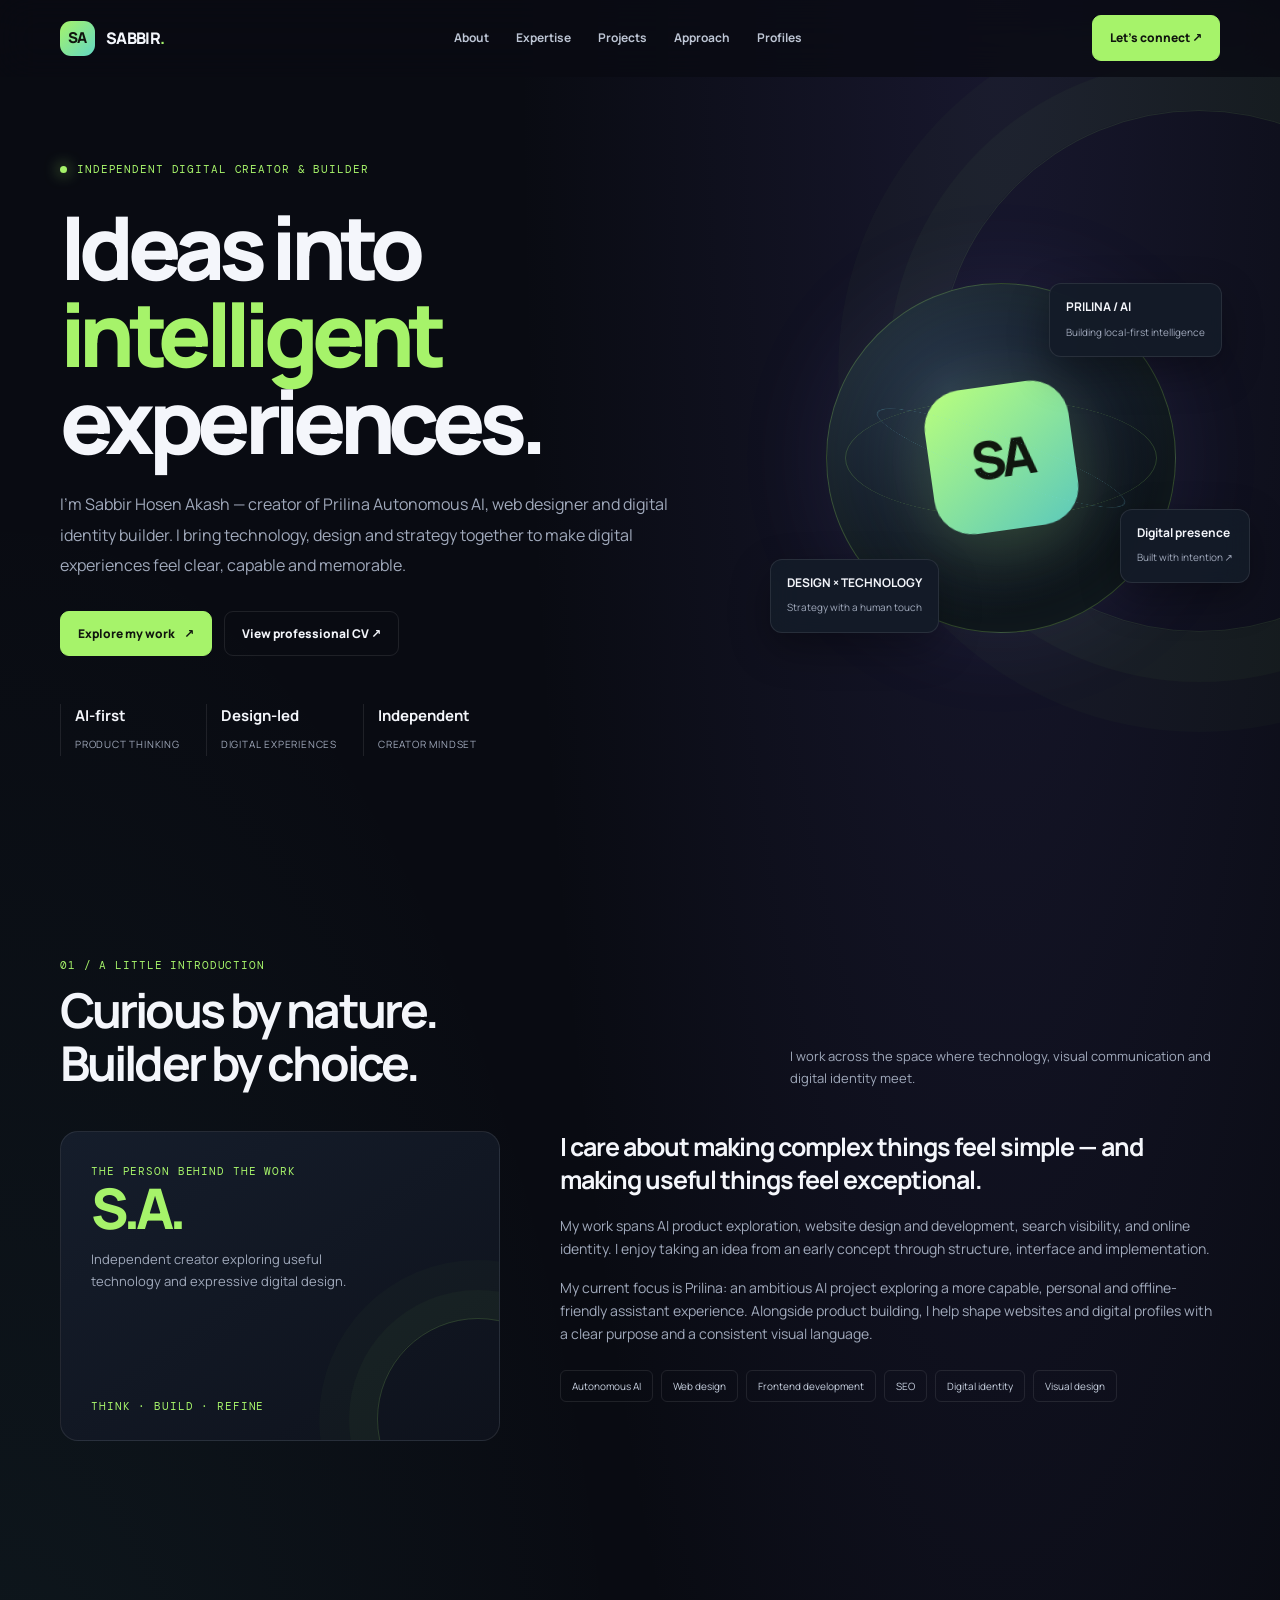
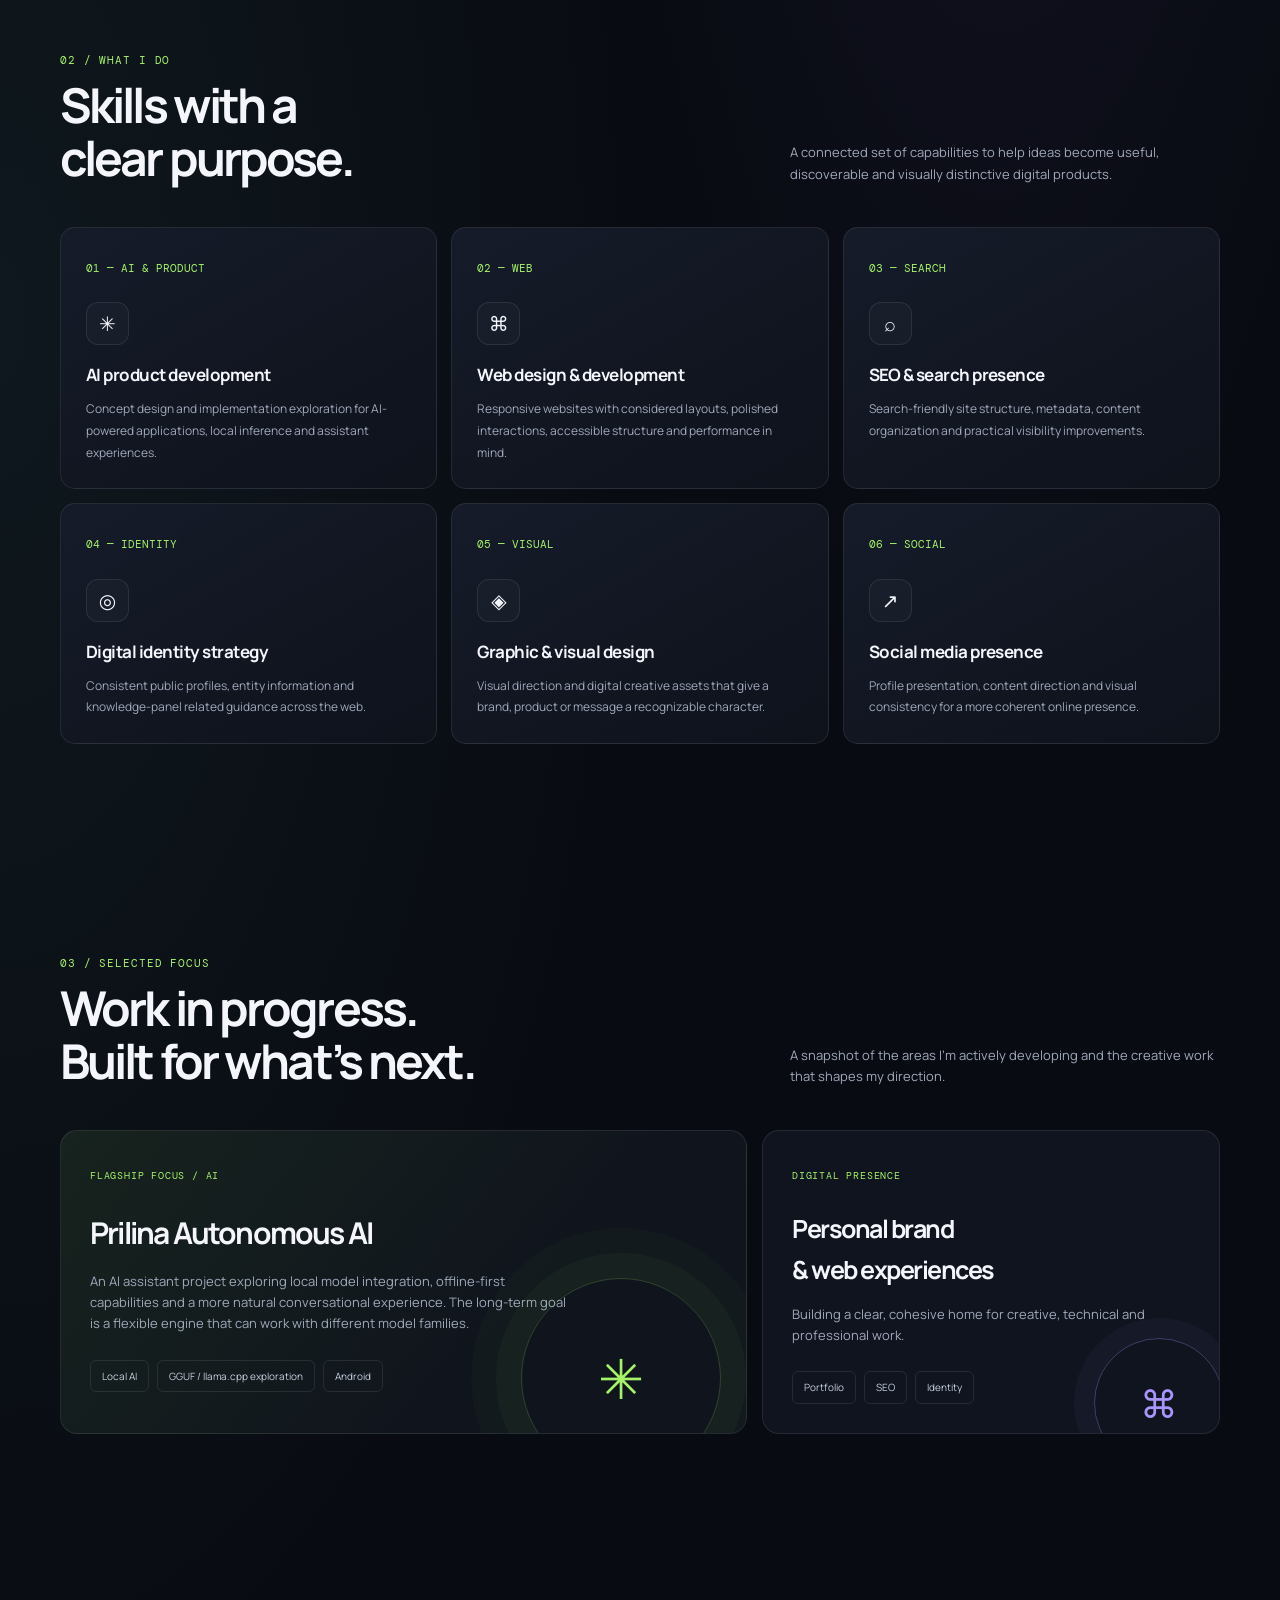
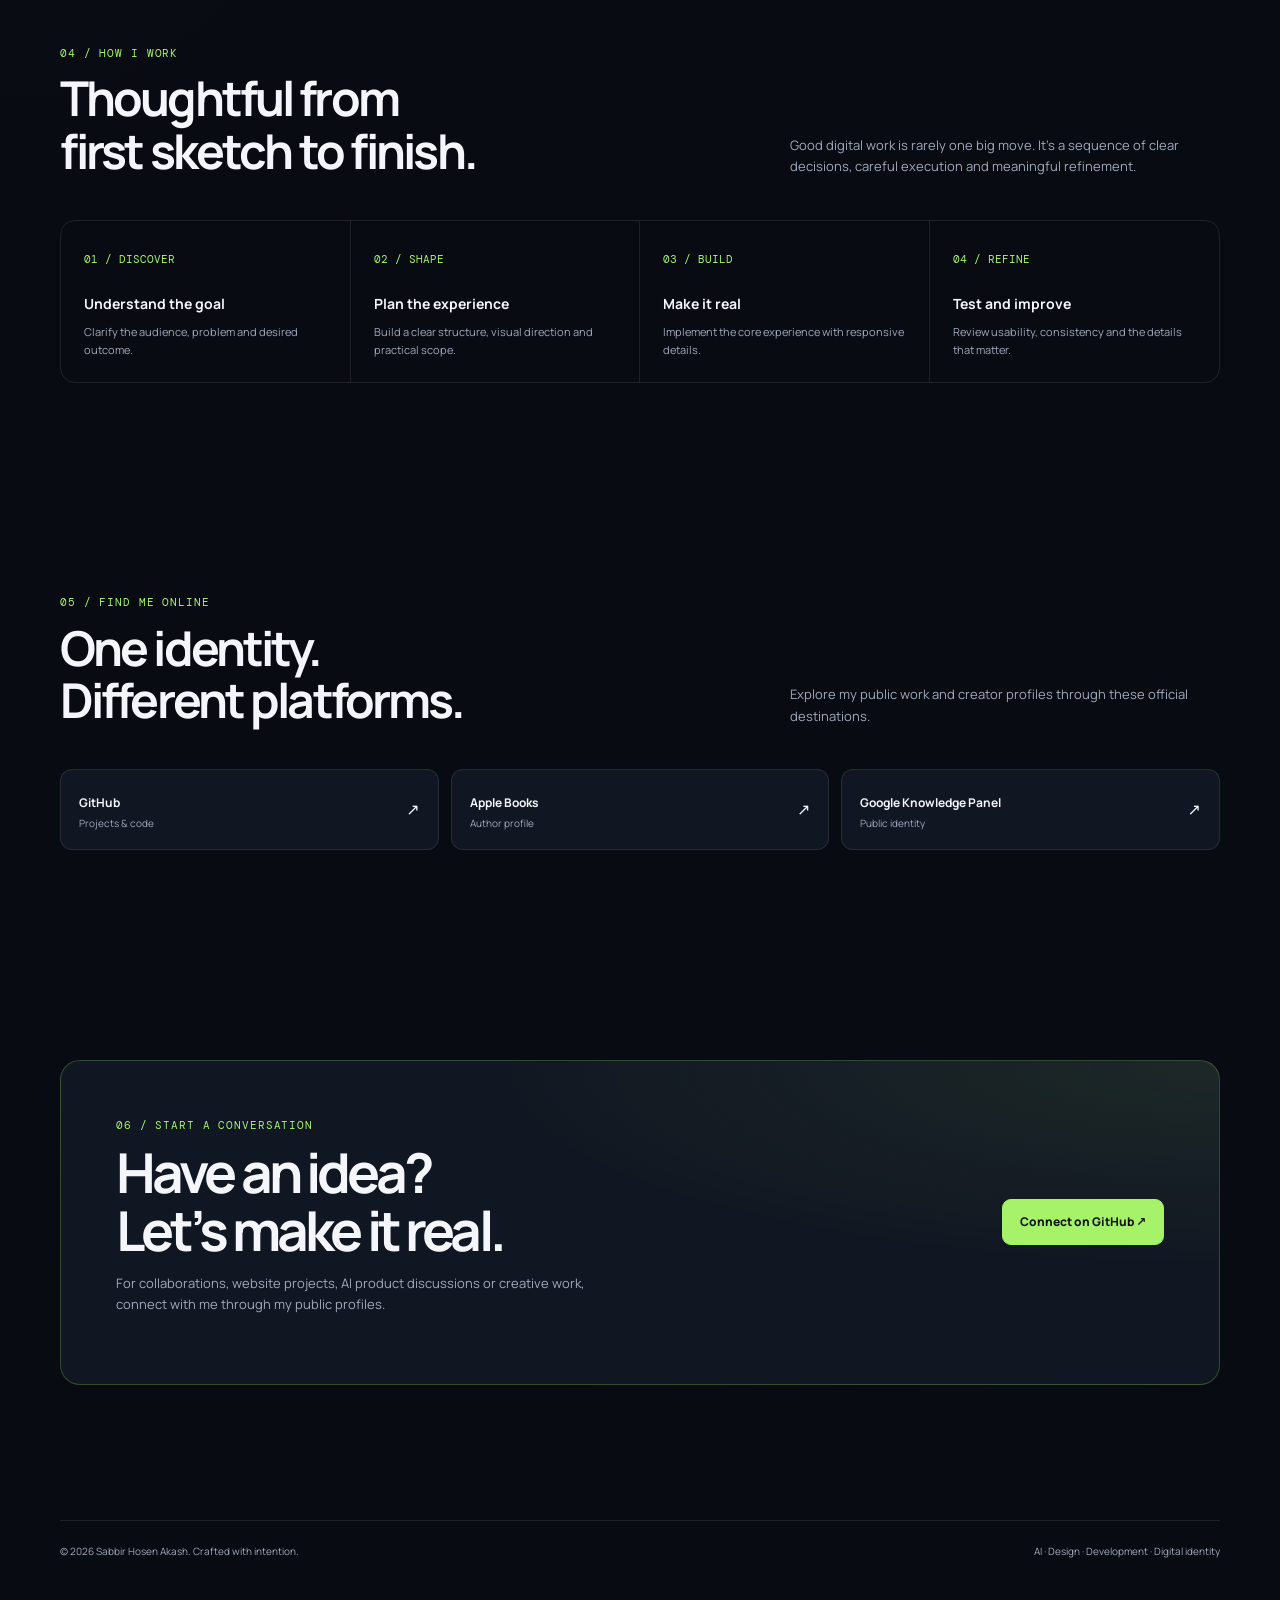
==== index.html @ b95ccd7c "Build premium responsive portfolio homepage" ====
<!doctype html>
<html lang="en">
<head>
<meta charset="utf-8"><meta name="viewport" content="width=device-width,initial-scale=1">
<meta name="theme-color" content="#090b12">
<meta name="description" content="Sabbir Hosen Akash — Autonomous AI creator, web designer, developer and digital identity strategist.">
<meta property="og:title" content="Sabbir Hosen Akash — Digital Creator & AI Builder">
<meta property="og:description" content="Building intelligent experiences, thoughtful websites and stronger digital identities.">
<meta property="og:type" content="website">
<title>Sabbir Hosen Akash — Digital Creator & AI Builder</title>
<link rel="preconnect" href="https://fonts.googleapis.com"><link rel="preconnect" href="https://fonts.gstatic.com" crossorigin>
<link href="https://fonts.googleapis.com/css2?family=DM+Mono:wght@400;500&family=Manrope:wght@400;500;600;700;800&display=swap" rel="stylesheet">
<style>
:root{--bg:#090b12;--panel:#10141f;--panel2:#151b29;--line:rgba(255,255,255,.09);--text:#f4f6fb;--muted:#a0a9bb;--accent:#a6f36a;--cyan:#76d9ed;--purple:#a995ff;--max:1160px}
*{box-sizing:border-box}html{scroll-behavior:smooth;scroll-padding-top:90px}body{margin:0;background:radial-gradient(ellipse at 78% 0%,rgba(95,83,180,.17),transparent 34%),radial-gradient(ellipse at 0% 40%,rgba(80,180,170,.08),transparent 35%),var(--bg);color:var(--text);font-family:Manrope,system-ui,sans-serif;line-height:1.65}a{color:inherit;text-decoration:none}button{font:inherit}.wrap{width:min(var(--max),calc(100% - 44px));margin:auto}.mono{font-family:'DM Mono',monospace;letter-spacing:.08em;text-transform:uppercase;font-size:11px;color:var(--accent)}.nav{position:fixed;z-index:20;top:0;left:0;right:0;background:rgba(9,11,18,.78);backdrop-filter:blur(18px);border-bottom:1px solid transparent;transition:.25s}.nav.scrolled{border-color:var(--line)}.navin{height:76px;display:flex;align-items:center;justify-content:space-between}.brand{display:flex;align-items:center;gap:11px;font-weight:800;letter-spacing:-.04em}.brandmark{width:35px;height:35px;border-radius:11px;background:linear-gradient(135deg,var(--accent),#63d8c3);color:#10150e;display:grid;place-items:center;font-size:15px;font-weight:900}.links{display:flex;align-items:center;gap:27px;color:#bdc5d4;font-size:12px;font-weight:700}.links a:hover,.links a.active{color:var(--accent)}.navcta,.btn{display:inline-flex;align-items:center;justify-content:center;gap:9px;padding:12px 17px;border-radius:9px;background:var(--accent);color:#10150e;font-weight:800;font-size:12px;border:1px solid var(--accent);transition:.2s}.navcta:hover,.btn:hover{transform:translateY(-2px);box-shadow:0 10px 30px #a6f36a22}.menu{display:none;background:none;color:white;border:1px solid var(--line);border-radius:9px;padding:9px}.hero{min-height:760px;padding:160px 0 95px;display:flex;align-items:center;position:relative;overflow:hidden}.hero:after{content:"";position:absolute;width:520px;height:520px;border:1px solid #a6f36a1c;border-radius:50%;right:-180px;top:110px;box-shadow:0 0 0 50px #a6f36a08,0 0 0 100px #a6f36a05;pointer-events:none}.hero-grid{display:grid;grid-template-columns:1.2fr .8fr;gap:65px;align-items:center;position:relative;z-index:1}.eyebrow{display:flex;align-items:center;gap:10px;margin-bottom:25px}.dot{width:7px;height:7px;border-radius:50%;background:var(--accent);box-shadow:0 0 15px var(--accent)}h1{font-size:clamp(48px,7vw,88px);line-height:.99;letter-spacing:-.075em;margin:0 0 25px;font-weight:800}h1 span{color:var(--accent)}.hero p{max-width:610px;color:var(--muted);font-size:16px;line-height:1.9;margin:0 0 30px}.actions{display:flex;gap:12px;flex-wrap:wrap}.btn.secondary{background:transparent;color:var(--text);border-color:var(--line)}.btn.secondary:hover{border-color:var(--accent);color:var(--accent);box-shadow:none}.hero-meta{display:flex;gap:26px;margin-top:48px;flex-wrap:wrap}.meta{border-left:1px solid var(--line);padding-left:14px}.meta strong{display:block;font-size:15px}.meta small{font-size:10px;color:var(--muted);text-transform:uppercase;letter-spacing:.08em}.visual{min-height:440px;position:relative;display:grid;place-items:center}.orb{width:min(350px,80vw);aspect-ratio:1;border-radius:50%;background:radial-gradient(circle at 35% 30%,#28374b,#151d2b 45%,#0b1019 70%);border:1px solid #a6f36a40;box-shadow:inset 0 0 80px #9ff06c12,0 0 100px #8d82ff18;position:relative;display:grid;place-items:center;animation:float 7s ease-in-out infinite}.orb:before,.orb:after{content:"";position:absolute;inset:18px;border:1px solid #a6f36a30;border-radius:50%;transform:rotateX(68deg)}.orb:after{inset:42px;transform:rotateY(65deg) rotateX(68deg);border-color:#76d9ed40}.orbcore{width:145px;height:145px;border-radius:38px;background:linear-gradient(145deg,#b9ff7d,#5cc9bb);display:grid;place-items:center;color:#10170f;font-size:52px;font-weight:800;letter-spacing:-.1em;box-shadow:0 20px 70px #a6f36a33;transform:rotate(-8deg)}.floatcard{position:absolute;background:#141b28eF;border:1px solid var(--line);border-radius:12px;padding:13px 16px;backdrop-filter:blur(15px);box-shadow:0 15px 40px #0005}.floatcard b{display:block;font-size:12px}.floatcard small{font-size:10px;color:var(--muted)}.fc1{top:45px;right:-2px}.fc2{bottom:45px;left:-12px}.fc3{bottom:95px;right:-30px}.section{padding:105px 0}.sectionhead{display:flex;align-items:end;justify-content:space-between;gap:30px;margin-bottom:42px}.sectionhead h2{font-size:clamp(32px,4vw,48px);line-height:1.1;letter-spacing:-.06em;margin:10px 0 0}.sectionhead p{max-width:430px;color:var(--muted);font-size:13px;margin:0}.aboutgrid{display:grid;grid-template-columns:.8fr 1.2fr;gap:60px}.aboutcard{background:linear-gradient(145deg,#151d2b,#0e121c);border:1px solid var(--line);border-radius:18px;padding:30px;min-height:310px;position:relative;overflow:hidden}.aboutcard:after{content:"";position:absolute;width:200px;height:200px;border:1px solid #a6f36a30;border-radius:50%;right:-80px;bottom:-80px;box-shadow:0 0 0 28px #a6f36a08,0 0 0 58px #a6f36a05}.aboutcard .big{font-size:56px;font-weight:800;letter-spacing:-.09em;color:var(--accent);line-height:1}.aboutcard p{color:var(--muted);font-size:13px;max-width:290px}.aboutcopy h3{font-size:25px;line-height:1.3;letter-spacing:-.04em;margin:0 0 18px}.aboutcopy p{color:var(--muted);font-size:14px;margin:0 0 15px}.chips{display:flex;gap:8px;flex-wrap:wrap;margin-top:25px}.chip{border:1px solid var(--line);padding:7px 11px;border-radius:6px;color:#c7d0df;font-size:10px}.services{display:grid;grid-template-columns:repeat(3,1fr);gap:14px}.service{background:linear-gradient(150deg,#151b29,#0e121b);border:1px solid var(--line);border-radius:15px;padding:25px;min-height:230px;transition:.25s;position:relative;overflow:hidden}.service:hover{transform:translateY(-5px);border-color:#a6f36a66}.service .num{font:11px 'DM Mono';color:var(--accent)}.service .ico{width:43px;height:43px;border:1px solid var(--line);border-radius:12px;display:grid;place-items:center;font-size:20px;margin:23px 0 16px;background:#ffffff06}.service h3{font-size:17px;margin:0 0 9px;letter-spacing:-.03em}.service p{font-size:12px;color:var(--muted);margin:0;line-height:1.8}.projects{display:grid;grid-template-columns:1.2fr .8fr;gap:15px}.project{border:1px solid var(--line);border-radius:17px;background:var(--panel);padding:29px;min-height:290px;position:relative;overflow:hidden}.project.primary{background:linear-gradient(130deg,#17231e,#10151d 65%)}.project .tag{font:10px 'DM Mono';color:var(--accent);text-transform:uppercase;letter-spacing:.08em}.project h3{font-size:30px;letter-spacing:-.06em;margin:22px 0 10px}.project p{max-width:480px;color:var(--muted);font-size:13px}.projectart{position:absolute;right:25px;bottom:-45px;width:200px;height:200px;border:1px solid #a6f36a35;border-radius:50%;display:grid;place-items:center;color:var(--accent);font-size:55px;box-shadow:0 0 0 25px #a6f36a08,0 0 0 50px #a6f36a05}.project.small h3{font-size:25px}.project.small .projectart{width:130px;height:130px;font-size:38px;right:-5px;bottom:-35px;color:var(--purple);border-color:#a995ff50;box-shadow:0 0 0 20px #a995ff0a}.process{display:grid;grid-template-columns:repeat(4,1fr);border:1px solid var(--line);border-radius:15px;overflow:hidden}.step{padding:23px;border-right:1px solid var(--line)}.step:last-child{border:0}.step span{font:11px 'DM Mono';color:var(--accent)}.step h3{font-size:14px;margin:22px 0 8px}.step p{font-size:11px;color:var(--muted);margin:0}.profilelinks{display:grid;grid-template-columns:repeat(3,1fr);gap:12px}.profilelink{border:1px solid var(--line);background:#111722;border-radius:12px;padding:18px;display:flex;justify-content:space-between;align-items:center;transition:.2s}.profilelink:hover{border-color:var(--accent);transform:translateY(-3px)}.profilelink b{font-size:12px}.profilelink small{display:block;color:var(--muted);font-size:10px}.contactbox{border:1px solid #a6f36a38;border-radius:20px;padding:55px;background:radial-gradient(ellipse at 100% 0%,#a6f36a14,transparent 45%),#111722;display:flex;align-items:center;justify-content:space-between;gap:30px}.contactbox h2{font-size:clamp(32px,5vw,55px);letter-spacing:-.07em;line-height:1.05;margin:10px 0}.contactbox p{color:var(--muted);font-size:13px;max-width:480px}.footer{padding:30px 0 45px;color:var(--muted);font-size:10px}.footerin{display:flex;justify-content:space-between;gap:20px;border-top:1px solid var(--line);padding-top:22px}.reveal{opacity:0;transform:translateY(22px);transition:opacity .7s,transform .7s}.reveal.visible{opacity:1;transform:none}.topbtn{position:fixed;right:22px;bottom:22px;z-index:10;width:42px;height:42px;border-radius:10px;border:1px solid var(--line);background:#151b29;color:var(--accent);display:none;cursor:pointer}.topbtn.show{display:block}
@keyframes float{0%,100%{transform:translateY(0)}50%{transform:translateY(-13px)}}@media(max-width:850px){.links{gap:14px}.hero-grid{grid-template-columns:1fr .75fr;gap:20px}.visual{transform:scale(.85)}.services{grid-template-columns:repeat(2,1fr)}.aboutgrid{gap:25px}.profilelinks{grid-template-columns:repeat(2,1fr)}}@media(max-width:650px){.wrap{width:min(100% - 32px,var(--max))}.navin{height:66px}.menu{display:block}.links{display:none;position:absolute;top:66px;left:0;right:0;padding:20px 24px;background:#0d111b;flex-direction:column;align-items:flex-start;border-bottom:1px solid var(--line)}.links.open{display:flex}.navcta{display:none}.hero{padding:125px 0 55px;min-height:auto}.hero-grid{grid-template-columns:1fr}.hero p{font-size:14px}.hero-meta{margin-top:32px}.visual{min-height:330px;transform:none;margin-top:0}.orb{width:260px}.orbcore{width:110px;height:110px;font-size:40px}.fc1{right:0;top:10px}.fc2{left:0;bottom:12px}.fc3{right:-4px;bottom:35px}.section{padding:75px 0}.sectionhead{display:block}.sectionhead p{margin-top:15px}.aboutgrid{grid-template-columns:1fr}.aboutcard{min-height:230px}.services{grid-template-columns:1fr}.service{min-height:190px}.projects{grid-template-columns:1fr}.project{min-height:260px}.process{grid-template-columns:1fr 1fr}.step:nth-child(2){border-right:0}.step:nth-child(-n+2){border-bottom:1px solid var(--line)}.profilelinks{grid-template-columns:1fr}.contactbox{padding:30px;display:block}.contactbox .btn{margin-top:12px}.footerin{display:block}.footerin span{display:block;margin-top:8px}}@media(prefers-reduced-motion:reduce){*,*:before,*:after{scroll-behavior:auto!important;animation:none!important;transition:none!important}.reveal{opacity:1;transform:none}}
</style>
</head>
<body>
<header class="nav" id="nav"><div class="wrap navin"><a class="brand" href="#home"><span class="brandmark">SA</span><span>SABBIR<span style="color:var(--accent)">.</span></span></a><button class="menu" id="menu" aria-label="Open navigation">☰</button><nav class="links" id="links"><a href="#about">About</a><a href="#services">Expertise</a><a href="#work">Projects</a><a href="#approach">Approach</a><a href="#profiles">Profiles</a></nav><a class="navcta" href="#contact">Let's connect ↗</a></div></header>
<main>
<section class="hero" id="home"><div class="wrap hero-grid"><div><div class="eyebrow mono"><i class="dot"></i> Independent digital creator & builder</div><h1>Ideas into<br><span>intelligent</span><br>experiences.</h1><p>I'm Sabbir Hosen Akash — creator of Prilina Autonomous AI, web designer and digital identity builder. I bring technology, design and strategy together to make digital experiences feel clear, capable and memorable.</p><div class="actions"><a class="btn" href="#work">Explore my work <span>↗</span></a><a class="btn secondary" href="cv.html">View professional CV ↗</a></div><div class="hero-meta"><div class="meta"><strong>AI-first</strong><small>Product thinking</small></div><div class="meta"><strong>Design-led</strong><small>Digital experiences</small></div><div class="meta"><strong>Independent</strong><small>Creator mindset</small></div></div></div><div class="visual" aria-label="Abstract digital identity artwork"><div class="orb"><div class="orbcore">SA</div></div><div class="floatcard fc1"><b>PRILINA / AI</b><small>Building local-first intelligence</small></div><div class="floatcard fc2"><b>DESIGN × TECHNOLOGY</b><small>Strategy with a human touch</small></div><div class="floatcard fc3"><b>Digital presence</b><small>Built with intention ↗</small></div></div></div></section>
<section class="section" id="about"><div class="wrap"><div class="sectionhead reveal"><div><div class="mono">01 / A little introduction</div><h2>Curious by nature.<br>Builder by choice.</h2></div><p>I work across the space where technology, visual communication and digital identity meet.</p></div><div class="aboutgrid"><div class="aboutcard reveal"><div class="mono">The person behind the work</div><div class="big">S.A.</div><p>Independent creator exploring useful technology and expressive digital design.</p><div class="mono" style="position:absolute;bottom:25px">Think · Build · Refine</div></div><div class="aboutcopy reveal"><h3>I care about making complex things feel simple — and making useful things feel exceptional.</h3><p>My work spans AI product exploration, website design and development, search visibility, and online identity. I enjoy taking an idea from an early concept through structure, interface and implementation.</p><p>My current focus is Prilina: an ambitious AI project exploring a more capable, personal and offline-friendly assistant experience. Alongside product building, I help shape websites and digital profiles with a clear purpose and a consistent visual language.</p><div class="chips"><span class="chip">Autonomous AI</span><span class="chip">Web design</span><span class="chip">Frontend development</span><span class="chip">SEO</span><span class="chip">Digital identity</span><span class="chip">Visual design</span></div></div></div></div></section>
<section class="section" id="services"><div class="wrap"><div class="sectionhead reveal"><div><div class="mono">02 / What I do</div><h2>Skills with a<br>clear purpose.</h2></div><p>A connected set of capabilities to help ideas become useful, discoverable and visually distinctive digital products.</p></div><div class="services">
<article class="service reveal"><span class="num">01 — AI & PRODUCT</span><div class="ico">✳</div><h3>AI product development</h3><p>Concept design and implementation exploration for AI-powered applications, local inference and assistant experiences.</p></article>
<article class="service reveal"><span class="num">02 — WEB</span><div class="ico">⌘</div><h3>Web design & development</h3><p>Responsive websites with considered layouts, polished interactions, accessible structure and performance in mind.</p></article>
<article class="service reveal"><span class="num">03 — SEARCH</span><div class="ico">⌕</div><h3>SEO & search presence</h3><p>Search-friendly site structure, metadata, content organization and practical visibility improvements.</p></article>
<article class="service reveal"><span class="num">04 — IDENTITY</span><div class="ico">◎</div><h3>Digital identity strategy</h3><p>Consistent public profiles, entity information and knowledge-panel related guidance across the web.</p></article>
<article class="service reveal"><span class="num">05 — VISUAL</span><div class="ico">◈</div><h3>Graphic & visual design</h3><p>Visual direction and digital creative assets that give a brand, product or message a recognizable character.</p></article>
<article class="service reveal"><span class="num">06 — SOCIAL</span><div class="ico">↗</div><h3>Social media presence</h3><p>Profile presentation, content direction and visual consistency for a more coherent online presence.</p></article>
</div></div></section>
<section class="section" id="work"><div class="wrap"><div class="sectionhead reveal"><div><div class="mono">03 / Selected focus</div><h2>Work in progress.<br>Built for what’s next.</h2></div><p>A snapshot of the areas I’m actively developing and the creative work that shapes my direction.</p></div><div class="projects"><article class="project primary reveal"><span class="tag">Flagship focus / AI</span><h3>Prilina Autonomous AI</h3><p>An AI assistant project exploring local model integration, offline-first capabilities and a more natural conversational experience. The long-term goal is a flexible engine that can work with different model families.</p><div class="chips"><span class="chip">Local AI</span><span class="chip">GGUF / llama.cpp exploration</span><span class="chip">Android</span></div><div class="projectart">✳</div></article><article class="project small reveal"><span class="tag">Digital presence</span><h3>Personal brand<br>& web experiences</h3><p>Building a clear, cohesive home for creative, technical and professional work.</p><div class="chips"><span class="chip">Portfolio</span><span class="chip">SEO</span><span class="chip">Identity</span></div><div class="projectart">⌘</div></article></div></div></section>
<section class="section" id="approach"><div class="wrap"><div class="sectionhead reveal"><div><div class="mono">04 / How I work</div><h2>Thoughtful from<br>first sketch to finish.</h2></div><p>Good digital work is rarely one big move. It’s a sequence of clear decisions, careful execution and meaningful refinement.</p></div><div class="process reveal"><div class="step"><span>01 / DISCOVER</span><h3>Understand the goal</h3><p>Clarify the audience, problem and desired outcome.</p></div><div class="step"><span>02 / SHAPE</span><h3>Plan the experience</h3><p>Build a clear structure, visual direction and practical scope.</p></div><div class="step"><span>03 / BUILD</span><h3>Make it real</h3><p>Implement the core experience with responsive details.</p></div><div class="step"><span>04 / REFINE</span><h3>Test and improve</h3><p>Review usability, consistency and the details that matter.</p></div></div></div></section>
<section class="section" id="profiles"><div class="wrap"><div class="sectionhead reveal"><div><div class="mono">05 / Find me online</div><h2>One identity.<br>Different platforms.</h2></div><p>Explore my public work and creator profiles through these official destinations.</p></div><div class="profilelinks reveal"><a class="profilelink" href="https://github.com/SabbirHosenAkash" target="_blank" rel="noopener"><span><b>GitHub</b><small>Projects & code</small></span><span>↗</span></a><a class="profilelink" href="https://books.apple.com/us/author/sabbir-hosen-akash/id1695164042" target="_blank" rel="noopener"><span><b>Apple Books</b><small>Author profile</small></span><span>↗</span></a><a class="profilelink" href="https://g.co/kgs/DLSZxwh" target="_blank" rel="noopener"><span><b>Google Knowledge Panel</b><small>Public identity</small></span><span>↗</span></a></div></div></section>
<section class="section" id="contact"><div class="wrap"><div class="contactbox reveal"><div><div class="mono">06 / Start a conversation</div><h2>Have an idea?<br>Let’s make it real.</h2><p>For collaborations, website projects, AI product discussions or creative work, connect with me through my public profiles.</p></div><a class="btn" href="https://github.com/SabbirHosenAkash" target="_blank" rel="noopener">Connect on GitHub ↗</a></div></div></section>
</main>
<footer class="footer"><div class="wrap footerin"><span>© <span id="year"></span> Sabbir Hosen Akash. Crafted with intention.</span><span>AI · Design · Development · Digital identity</span></div></footer>
<button class="topbtn" id="top" aria-label="Back to top">↑</button>
<script>
const nav=document.getElementById('nav'),menu=document.getElementById('menu'),links=document.getElementById('links'),topBtn=document.getElementById('top');
document.getElementById('year').textContent=new Date().getFullYear();
menu.addEventListener('click',()=>links.classList.toggle('open'));
links.querySelectorAll('a').forEach(a=>a.addEventListener('click',()=>links.classList.remove('open')));
function scrollState(){nav.classList.toggle('scrolled',scrollY>20);topBtn.classList.toggle('show',scrollY>500)}addEventListener('scroll',scrollState,{passive:true});scrollState();
topBtn.addEventListener('click',()=>scrollTo({top:0,behavior:'smooth'}));
const observer=new IntersectionObserver(entries=>entries.forEach(e=>{if(e.isIntersecting){e.target.classList.add('visible');observer.unobserve(e.target)}}),{threshold:.12});
document.querySelectorAll('.reveal').forEach(el=>observer.observe(el));
const sections=[...document.querySelectorAll('main section[id]')],anchors=[...links.querySelectorAll('a')];
const activeObserver=new IntersectionObserver(entries=>entries.forEach(e=>{if(e.isIntersecting)anchors.forEach(a=>a.classList.toggle('active',a.getAttribute('href')==='#'+e.target.id))}),{rootMargin:'-35% 0px -55% 0px'});
sections.forEach(s=>activeObserver.observe(s));
</script>
</body></html>
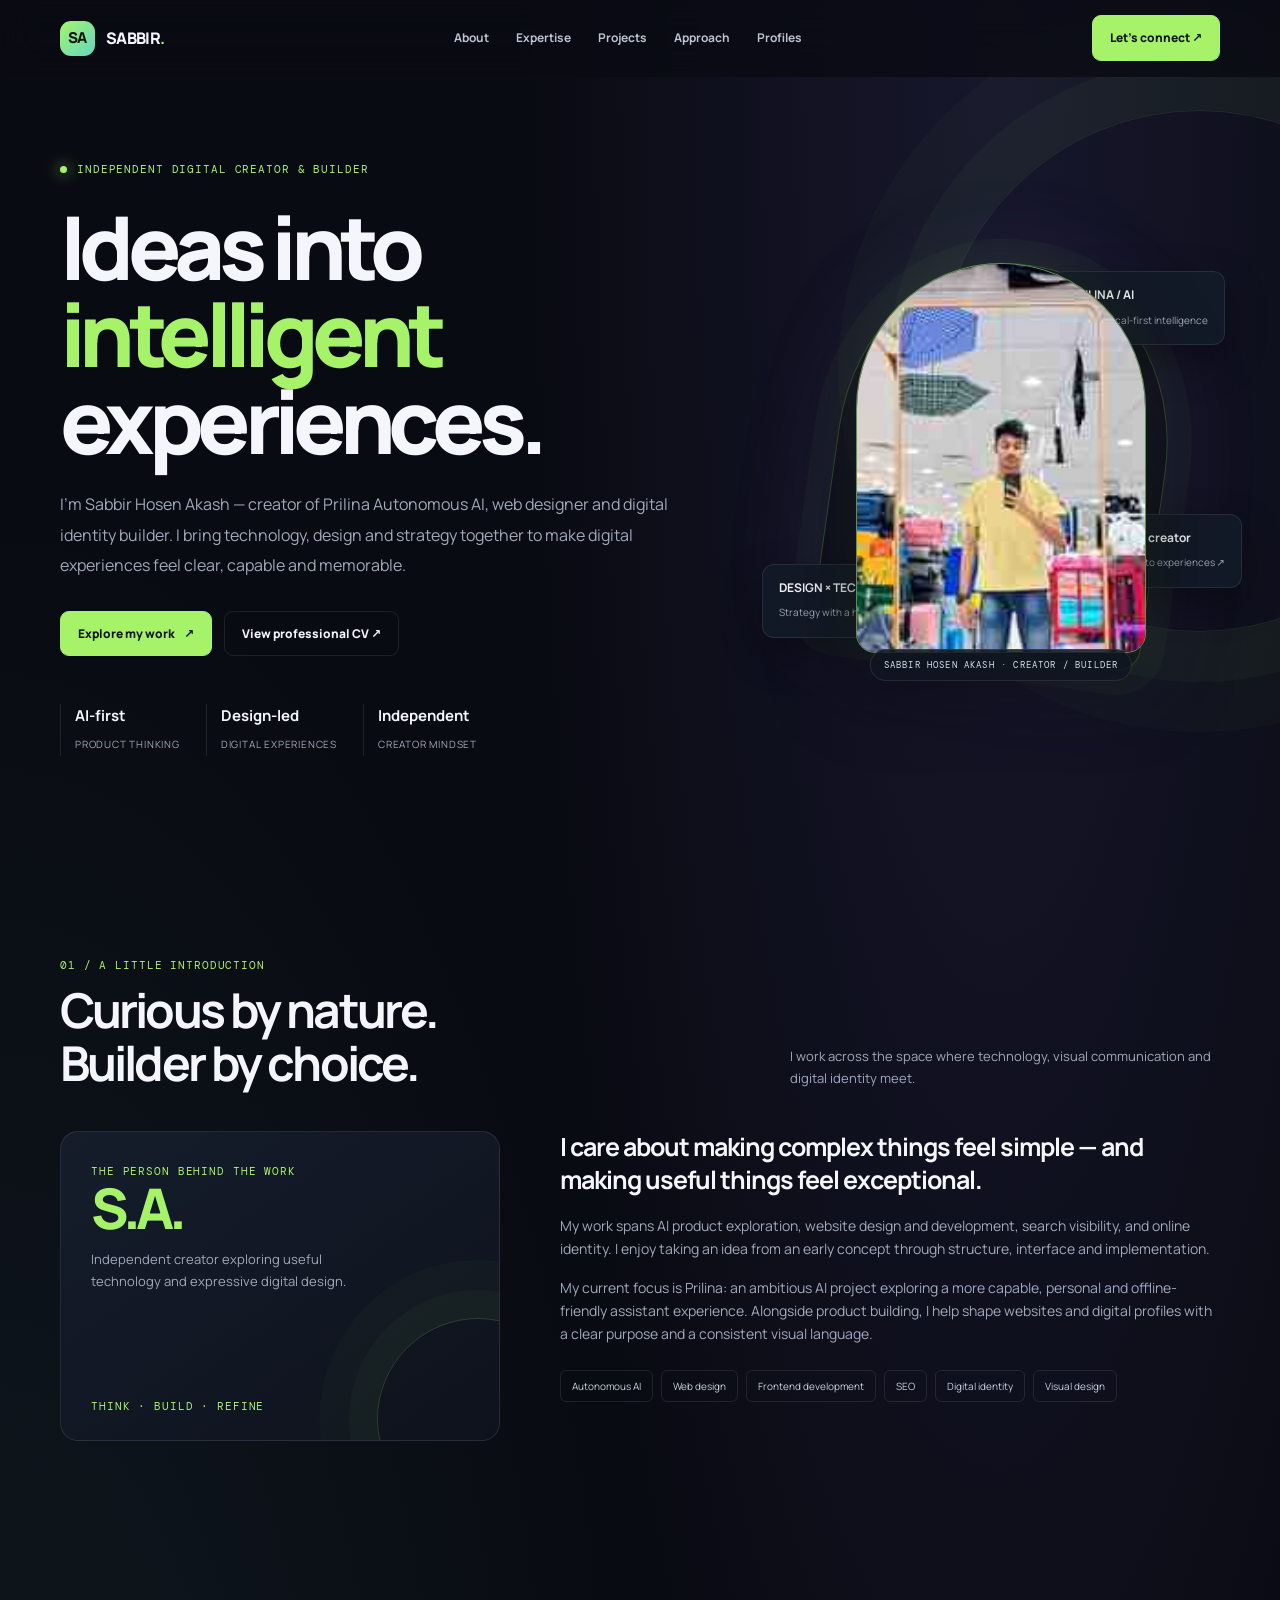
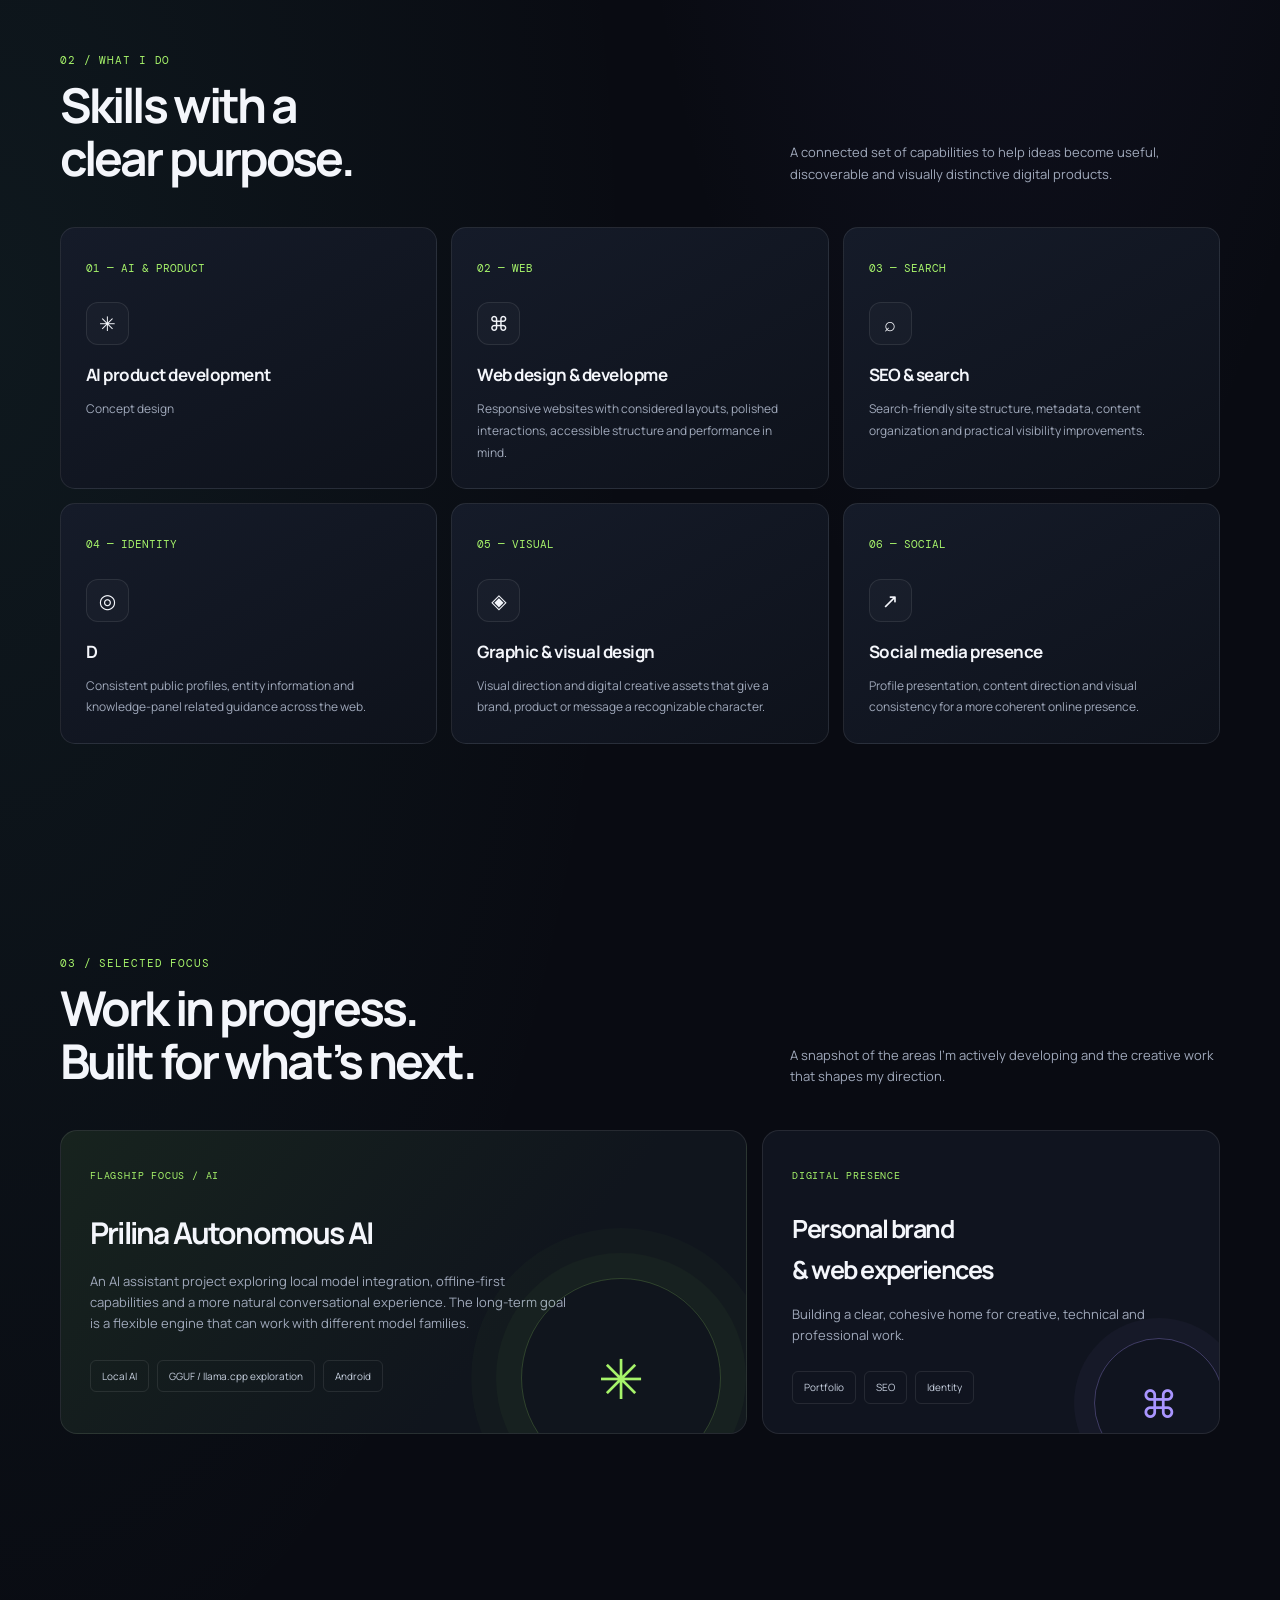
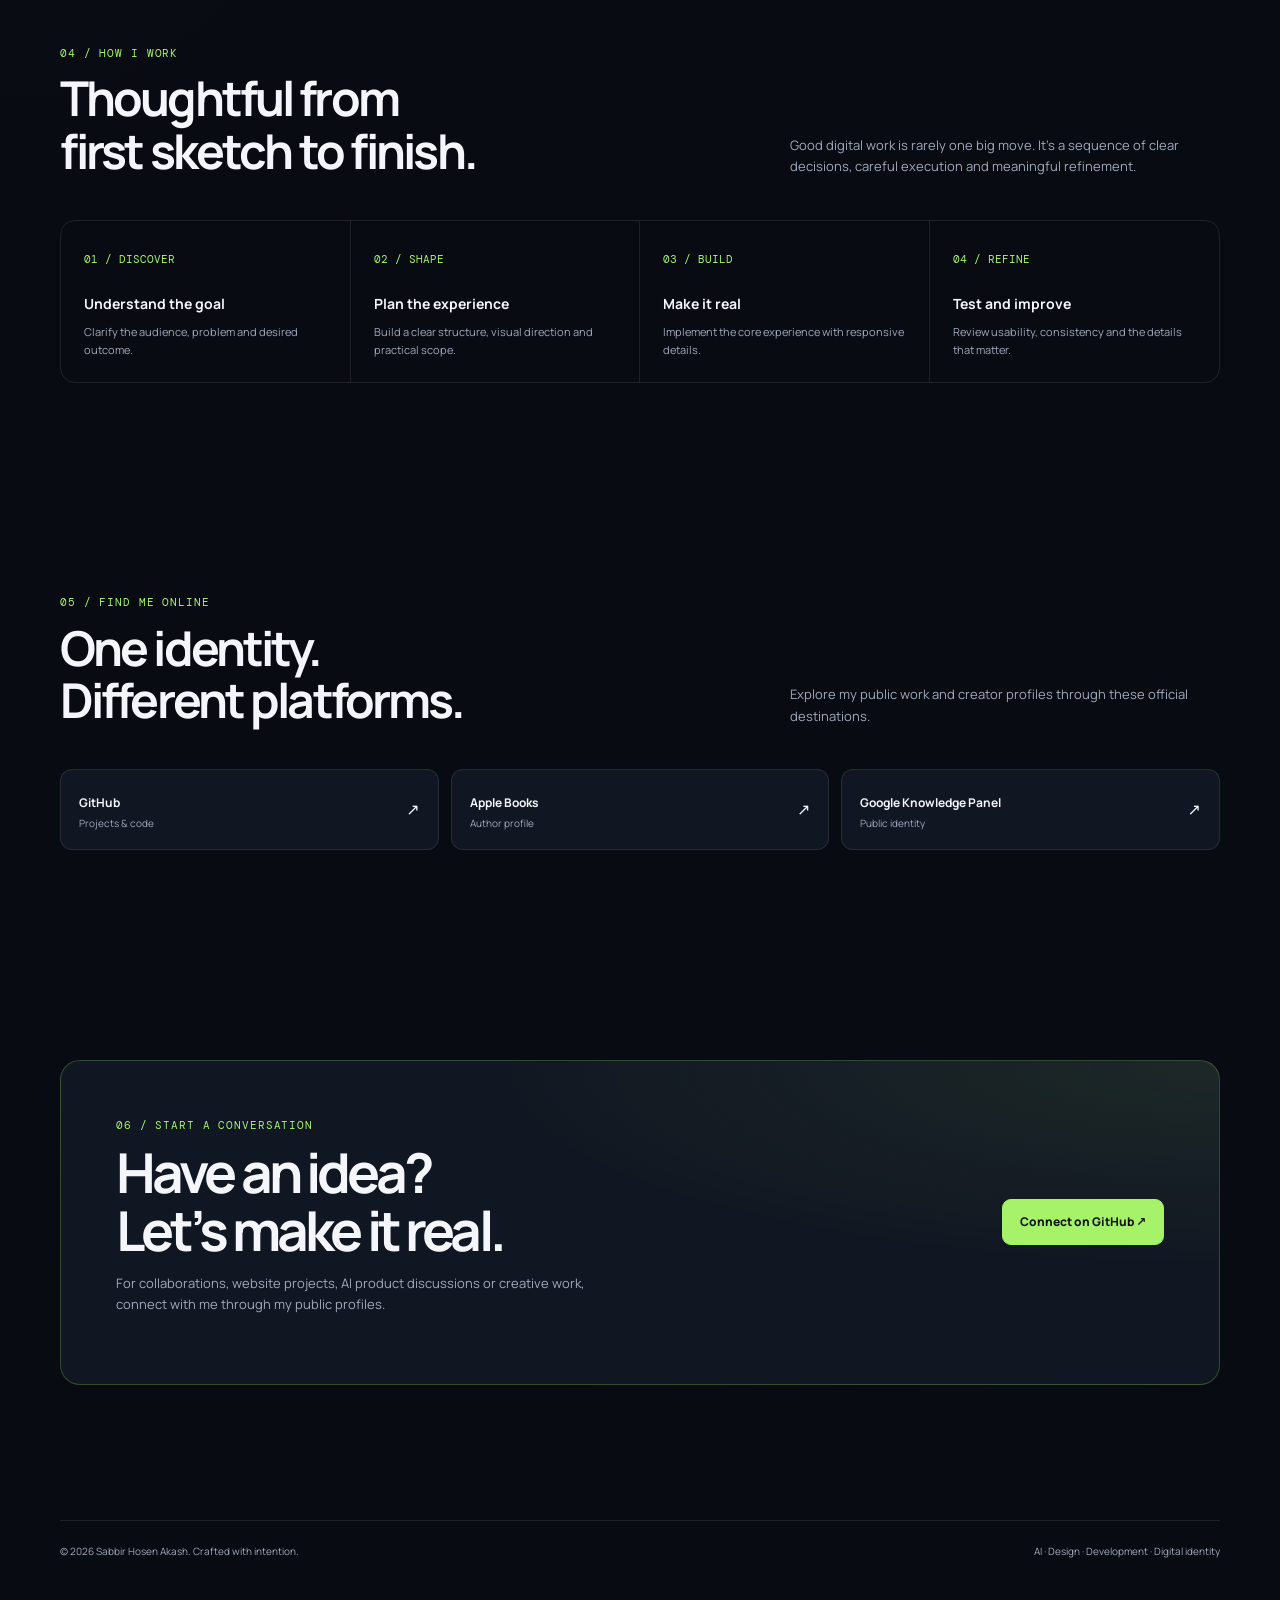
==== commit e0778dc6: "Add real portrait and refine animated portfolio hero" ====
--- a/index.html
+++ b/index.html
@@ -14,12 +14,17 @@
 :root{--bg:#090b12;--panel:#10141f;--panel2:#151b29;--line:rgba(255,255,255,.09);--text:#f4f6fb;--muted:#a0a9bb;--accent:#a6f36a;--cyan:#76d9ed;--purple:#a995ff;--max:1160px}
 *{box-sizing:border-box}html{scroll-behavior:smooth;scroll-padding-top:90px}body{margin:0;background:radial-gradient(ellipse at 78% 0%,rgba(95,83,180,.17),transparent 34%),radial-gradient(ellipse at 0% 40%,rgba(80,180,170,.08),transparent 35%),var(--bg);color:var(--text);font-family:Manrope,system-ui,sans-serif;line-height:1.65}a{color:inherit;text-decoration:none}button{font:inherit}.wrap{width:min(var(--max),calc(100% - 44px));margin:auto}.mono{font-family:'DM Mono',monospace;letter-spacing:.08em;text-transform:uppercase;font-size:11px;color:var(--accent)}.nav{position:fixed;z-index:20;top:0;left:0;right:0;background:rgba(9,11,18,.78);backdrop-filter:blur(18px);border-bottom:1px solid transparent;transition:.25s}.nav.scrolled{border-color:var(--line)}.navin{height:76px;display:flex;align-items:center;justify-content:space-between}.brand{display:flex;align-items:center;gap:11px;font-weight:800;letter-spacing:-.04em}.brandmark{width:35px;height:35px;border-radius:11px;background:linear-gradient(135deg,var(--accent),#63d8c3);color:#10150e;display:grid;place-items:center;font-size:15px;font-weight:900}.links{display:flex;align-items:center;gap:27px;color:#bdc5d4;font-size:12px;font-weight:700}.links a:hover,.links a.active{color:var(--accent)}.navcta,.btn{display:inline-flex;align-items:center;justify-content:center;gap:9px;padding:12px 17px;border-radius:9px;background:var(--accent);color:#10150e;font-weight:800;font-size:12px;border:1px solid var(--accent);transition:.2s}.navcta:hover,.btn:hover{transform:translateY(-2px);box-shadow:0 10px 30px #a6f36a22}.menu{display:none;background:none;color:white;border:1px solid var(--line);border-radius:9px;padding:9px}.hero{min-height:760px;padding:160px 0 95px;display:flex;align-items:center;position:relative;overflow:hidden}.hero:after{content:"";position:absolute;width:520px;height:520px;border:1px solid #a6f36a1c;border-radius:50%;right:-180px;top:110px;box-shadow:0 0 0 50px #a6f36a08,0 0 0 100px #a6f36a05;pointer-events:none}.hero-grid{display:grid;grid-template-columns:1.2fr .8fr;gap:65px;align-items:center;position:relative;z-index:1}.eyebrow{display:flex;align-items:center;gap:10px;margin-bottom:25px}.dot{width:7px;height:7px;border-radius:50%;background:var(--accent);box-shadow:0 0 15px var(--accent)}h1{font-size:clamp(48px,7vw,88px);line-height:.99;letter-spacing:-.075em;margin:0 0 25px;font-weight:800}h1 span{color:var(--accent)}.hero p{max-width:610px;color:var(--muted);font-size:16px;line-height:1.9;margin:0 0 30px}.actions{display:flex;gap:12px;flex-wrap:wrap}.btn.secondary{background:transparent;color:var(--text);border-color:var(--line)}.btn.secondary:hover{border-color:var(--accent);color:var(--accent);box-shadow:none}.hero-meta{display:flex;gap:26px;margin-top:48px;flex-wrap:wrap}.meta{border-left:1px solid var(--line);padding-left:14px}.meta strong{display:block;font-size:15px}.meta small{font-size:10px;color:var(--muted);text-transform:uppercase;letter-spacing:.08em}.visual{min-height:440px;position:relative;display:grid;place-items:center}.orb{width:min(350px,80vw);aspect-ratio:1;border-radius:50%;background:radial-gradient(circle at 35% 30%,#28374b,#151d2b 45%,#0b1019 70%);border:1px solid #a6f36a40;box-shadow:inset 0 0 80px #9ff06c12,0 0 100px #8d82ff18;position:relative;display:grid;place-items:center;animation:float 7s ease-in-out infinite}.orb:before,.orb:after{content:"";position:absolute;inset:18px;border:1px solid #a6f36a30;border-radius:50%;transform:rotateX(68deg)}.orb:after{inset:42px;transform:rotateY(65deg) rotateX(68deg);border-color:#76d9ed40}.orbcore{width:145px;height:145px;border-radius:38px;background:linear-gradient(145deg,#b9ff7d,#5cc9bb);display:grid;place-items:center;color:#10170f;font-size:52px;font-weight:800;letter-spacing:-.1em;box-shadow:0 20px 70px #a6f36a33;transform:rotate(-8deg)}.floatcard{position:absolute;background:#141b28eF;border:1px solid var(--line);border-radius:12px;padding:13px 16px;backdrop-filter:blur(15px);box-shadow:0 15px 40px #0005}.floatcard b{display:block;font-size:12px}.floatcard small{font-size:10px;color:var(--muted)}.fc1{top:45px;right:-2px}.fc2{bottom:45px;left:-12px}.fc3{bottom:95px;right:-30px}.section{padding:105px 0}.sectionhead{display:flex;align-items:end;justify-content:space-between;gap:30px;margin-bottom:42px}.sectionhead h2{font-size:clamp(32px,4vw,48px);line-height:1.1;letter-spacing:-.06em;margin:10px 0 0}.sectionhead p{max-width:430px;color:var(--muted);font-size:13px;margin:0}.aboutgrid{display:grid;grid-template-columns:.8fr 1.2fr;gap:60px}.aboutcard{background:linear-gradient(145deg,#151d2b,#0e121c);border:1px solid var(--line);border-radius:18px;padding:30px;min-height:310px;position:relative;overflow:hidden}.aboutcard:after{content:"";position:absolute;width:200px;height:200px;border:1px solid #a6f36a30;border-radius:50%;right:-80px;bottom:-80px;box-shadow:0 0 0 28px #a6f36a08,0 0 0 58px #a6f36a05}.aboutcard .big{font-size:56px;font-weight:800;letter-spacing:-.09em;color:var(--accent);line-height:1}.aboutcard p{color:var(--muted);font-size:13px;max-width:290px}.aboutcopy h3{font-size:25px;line-height:1.3;letter-spacing:-.04em;margin:0 0 18px}.aboutcopy p{color:var(--muted);font-size:14px;margin:0 0 15px}.chips{display:flex;gap:8px;flex-wrap:wrap;margin-top:25px}.chip{border:1px solid var(--line);padding:7px 11px;border-radius:6px;color:#c7d0df;font-size:10px}.services{display:grid;grid-template-columns:repeat(3,1fr);gap:14px}.service{background:linear-gradient(150deg,#151b29,#0e121b);border:1px solid var(--line);border-radius:15px;padding:25px;min-height:230px;transition:.25s;position:relative;overflow:hidden}.service:hover{transform:translateY(-5px);border-color:#a6f36a66}.service .num{font:11px 'DM Mono';color:var(--accent)}.service .ico{width:43px;height:43px;border:1px solid var(--line);border-radius:12px;display:grid;place-items:center;font-size:20px;margin:23px 0 16px;background:#ffffff06}.service h3{font-size:17px;margin:0 0 9px;letter-spacing:-.03em}.service p{font-size:12px;color:var(--muted);margin:0;line-height:1.8}.projects{display:grid;grid-template-columns:1.2fr .8fr;gap:15px}.project{border:1px solid var(--line);border-radius:17px;background:var(--panel);padding:29px;min-height:290px;position:relative;overflow:hidden}.project.primary{background:linear-gradient(130deg,#17231e,#10151d 65%)}.project .tag{font:10px 'DM Mono';color:var(--accent);text-transform:uppercase;letter-spacing:.08em}.project h3{font-size:30px;letter-spacing:-.06em;margin:22px 0 10px}.project p{max-width:480px;color:var(--muted);font-size:13px}.projectart{position:absolute;right:25px;bottom:-45px;width:200px;height:200px;border:1px solid #a6f36a35;border-radius:50%;display:grid;place-items:center;color:var(--accent);font-size:55px;box-shadow:0 0 0 25px #a6f36a08,0 0 0 50px #a6f36a05}.project.small h3{font-size:25px}.project.small .projectart{width:130px;height:130px;font-size:38px;right:-5px;bottom:-35px;color:var(--purple);border-color:#a995ff50;box-shadow:0 0 0 20px #a995ff0a}.process{display:grid;grid-template-columns:repeat(4,1fr);border:1px solid var(--line);border-radius:15px;overflow:hidden}.step{padding:23px;border-right:1px solid var(--line)}.step:last-child{border:0}.step span{font:11px 'DM Mono';color:var(--accent)}.step h3{font-size:14px;margin:22px 0 8px}.step p{font-size:11px;color:var(--muted);margin:0}.profilelinks{display:grid;grid-template-columns:repeat(3,1fr);gap:12px}.profilelink{border:1px solid var(--line);background:#111722;border-radius:12px;padding:18px;display:flex;justify-content:space-between;align-items:center;transition:.2s}.profilelink:hover{border-color:var(--accent);transform:translateY(-3px)}.profilelink b{font-size:12px}.profilelink small{display:block;color:var(--muted);font-size:10px}.contactbox{border:1px solid #a6f36a38;border-radius:20px;padding:55px;background:radial-gradient(ellipse at 100% 0%,#a6f36a14,transparent 45%),#111722;display:flex;align-items:center;justify-content:space-between;gap:30px}.contactbox h2{font-size:clamp(32px,5vw,55px);letter-spacing:-.07em;line-height:1.05;margin:10px 0}.contactbox p{color:var(--muted);font-size:13px;max-width:480px}.footer{padding:30px 0 45px;color:var(--muted);font-size:10px}.footerin{display:flex;justify-content:space-between;gap:20px;border-top:1px solid var(--line);padding-top:22px}.reveal{opacity:0;transform:translateY(22px);transition:opacity .7s,transform .7s}.reveal.visible{opacity:1;transform:none}.topbtn{position:fixed;right:22px;bottom:22px;z-index:10;width:42px;height:42px;border-radius:10px;border:1px solid var(--line);background:#151b29;color:var(--accent);display:none;cursor:pointer}.topbtn.show{display:block}
 @keyframes float{0%,100%{transform:translateY(0)}50%{transform:translateY(-13px)}}@media(max-width:850px){.links{gap:14px}.hero-grid{grid-template-columns:1fr .75fr;gap:20px}.visual{transform:scale(.85)}.services{grid-template-columns:repeat(2,1fr)}.aboutgrid{gap:25px}.profilelinks{grid-template-columns:repeat(2,1fr)}}@media(max-width:650px){.wrap{width:min(100% - 32px,var(--max))}.navin{height:66px}.menu{display:block}.links{display:none;position:absolute;top:66px;left:0;right:0;padding:20px 24px;background:#0d111b;flex-direction:column;align-items:flex-start;border-bottom:1px solid var(--line)}.links.open{display:flex}.navcta{display:none}.hero{padding:125px 0 55px;min-height:auto}.hero-grid{grid-template-columns:1fr}.hero p{font-size:14px}.hero-meta{margin-top:32px}.visual{min-height:330px;transform:none;margin-top:0}.orb{width:260px}.orbcore{width:110px;height:110px;font-size:40px}.fc1{right:0;top:10px}.fc2{left:0;bottom:12px}.fc3{right:-4px;bottom:35px}.section{padding:75px 0}.sectionhead{display:block}.sectionhead p{margin-top:15px}.aboutgrid{grid-template-columns:1fr}.aboutcard{min-height:230px}.services{grid-template-columns:1fr}.service{min-height:190px}.projects{grid-template-columns:1fr}.project{min-height:260px}.process{grid-template-columns:1fr 1fr}.step:nth-child(2){border-right:0}.step:nth-child(-n+2){border-bottom:1px solid var(--line)}.profilelinks{grid-template-columns:1fr}.contactbox{padding:30px;display:block}.contactbox .btn{margin-top:12px}.footerin{display:block}.footerin span{display:block;margin-top:8px}}@media(prefers-reduced-motion:reduce){*,*:before,*:after{scroll-behavior:auto!important;animation:none!important;transition:none!important}.reveal{opacity:1;transform:none}}
+
+/* Real portrait hero */
+.portrait-visual{min-height:470px}.portrait-halo{position:absolute;width:330px;height:390px;border:1px solid #a6f36a44;border-radius:48% 48% 24px 24px;transform:rotate(8deg);box-shadow:0 0 0 24px #a6f36a08,0 0 100px #8d82ff22;animation:haloFloat 8s ease-in-out infinite}.portrait-frame{position:relative;z-index:1;width:min(290px,74vw);height:390px;border:1px solid #a6f36a88;border-radius:150px 150px 20px 20px;overflow:hidden;background:#172031;box-shadow:0 25px 80px #0009,0 0 45px #a6f36a1b;animation:float 7s ease-in-out infinite}.portrait-frame img{width:100%;height:100%;display:block;object-fit:cover;object-position:center 24%}.portrait-caption{position:absolute;z-index:2;bottom:12px;left:50%;transform:translateX(-50%);white-space:nowrap;font:9px "DM Mono",monospace;letter-spacing:.13em;color:#d7e1ee;background:#101722d9;border:1px solid var(--line);padding:9px 13px;border-radius:30px}.portrait-visual .fc1{right:-5px;top:48px}.portrait-visual .fc2{left:-20px;bottom:55px}.portrait-visual .fc3{right:-22px;bottom:105px}@keyframes haloFloat{50%{transform:rotate(-3deg) scale(1.04)}}
+.service{--service-accent:var(--accent)}.service .ico{transition:transform .6s cubic-bezier(.2,.8,.2,1),font-size .6s,box-shadow .6s}.service h3,.service p{min-height:1.5em}.service .num{color:var(--service-accent)}.service:hover .ico{transform:translateY(-4px) scale(1.12);box-shadow:0 0 25px #a6f36a18}
+@media(max-width:650px){.portrait-visual{min-height:390px}.portrait-frame{height:320px;width:240px}.portrait-halo{width:270px;height:330px}.portrait-caption{font-size:7px}.portrait-visual .fc1{top:8px;right:0}.portrait-visual .fc2{left:0;bottom:8px}.portrait-visual .fc3{right:0;bottom:35px}}
 </style>
 </head>
 <body>
 <header class="nav" id="nav"><div class="wrap navin"><a class="brand" href="#home"><span class="brandmark">SA</span><span>SABBIR<span style="color:var(--accent)">.</span></span></a><button class="menu" id="menu" aria-label="Open navigation">☰</button><nav class="links" id="links"><a href="#about">About</a><a href="#services">Expertise</a><a href="#work">Projects</a><a href="#approach">Approach</a><a href="#profiles">Profiles</a></nav><a class="navcta" href="#contact">Let's connect ↗</a></div></header>
 <main>
-<section class="hero" id="home"><div class="wrap hero-grid"><div><div class="eyebrow mono"><i class="dot"></i> Independent digital creator & builder</div><h1>Ideas into<br><span>intelligent</span><br>experiences.</h1><p>I'm Sabbir Hosen Akash — creator of Prilina Autonomous AI, web designer and digital identity builder. I bring technology, design and strategy together to make digital experiences feel clear, capable and memorable.</p><div class="actions"><a class="btn" href="#work">Explore my work <span>↗</span></a><a class="btn secondary" href="cv.html">View professional CV ↗</a></div><div class="hero-meta"><div class="meta"><strong>AI-first</strong><small>Product thinking</small></div><div class="meta"><strong>Design-led</strong><small>Digital experiences</small></div><div class="meta"><strong>Independent</strong><small>Creator mindset</small></div></div></div><div class="visual" aria-label="Abstract digital identity artwork"><div class="orb"><div class="orbcore">SA</div></div><div class="floatcard fc1"><b>PRILINA / AI</b><small>Building local-first intelligence</small></div><div class="floatcard fc2"><b>DESIGN × TECHNOLOGY</b><small>Strategy with a human touch</small></div><div class="floatcard fc3"><b>Digital presence</b><small>Built with intention ↗</small></div></div></div></section>
+<section class="hero" id="home"><div class="wrap hero-grid"><div><div class="eyebrow mono"><i class="dot"></i> Independent digital creator & builder</div><h1>Ideas into<br><span>intelligent</span><br>experiences.</h1><p>I'm Sabbir Hosen Akash — creator of Prilina Autonomous AI, web designer and digital identity builder. I bring technology, design and strategy together to make digital experiences feel clear, capable and memorable.</p><div class="actions"><a class="btn" href="#work">Explore my work <span>↗</span></a><a class="btn secondary" href="cv.html">View professional CV ↗</a></div><div class="hero-meta"><div class="meta"><strong>AI-first</strong><small>Product thinking</small></div><div class="meta"><strong>Design-led</strong><small>Digital experiences</small></div><div class="meta"><strong>Independent</strong><small>Creator mindset</small></div></div></div><div class="visual portrait-visual" aria-label="Portrait of Sabbir Hosen Akash"><div class="portrait-halo"></div><div class="portrait-frame"><img src="assets/sabbir-portrait.jpg" alt="Sabbir Hosen Akash" fetchpriority="high"></div><div class="floatcard fc1"><b>PRILINA / AI</b><small>Building local-first intelligence</small></div><div class="floatcard fc2"><b>DESIGN × TECHNOLOGY</b><small>Strategy with a human touch</small></div><div class="floatcard fc3"><b>Digital creator</b><small>Ideas into experiences ↗</small></div><span class="portrait-caption">SABBIR HOSEN AKASH · CREATOR / BUILDER</span></div></div></section>
 <section class="section" id="about"><div class="wrap"><div class="sectionhead reveal"><div><div class="mono">01 / A little introduction</div><h2>Curious by nature.<br>Builder by choice.</h2></div><p>I work across the space where technology, visual communication and digital identity meet.</p></div><div class="aboutgrid"><div class="aboutcard reveal"><div class="mono">The person behind the work</div><div class="big">S.A.</div><p>Independent creator exploring useful technology and expressive digital design.</p><div class="mono" style="position:absolute;bottom:25px">Think · Build · Refine</div></div><div class="aboutcopy reveal"><h3>I care about making complex things feel simple — and making useful things feel exceptional.</h3><p>My work spans AI product exploration, website design and development, search visibility, and online identity. I enjoy taking an idea from an early concept through structure, interface and implementation.</p><p>My current focus is Prilina: an ambitious AI project exploring a more capable, personal and offline-friendly assistant experience. Alongside product building, I help shape websites and digital profiles with a clear purpose and a consistent visual language.</p><div class="chips"><span class="chip">Autonomous AI</span><span class="chip">Web design</span><span class="chip">Frontend development</span><span class="chip">SEO</span><span class="chip">Digital identity</span><span class="chip">Visual design</span></div></div></div></div></section>
 <section class="section" id="services"><div class="wrap"><div class="sectionhead reveal"><div><div class="mono">02 / What I do</div><h2>Skills with a<br>clear purpose.</h2></div><p>A connected set of capabilities to help ideas become useful, discoverable and visually distinctive digital products.</p></div><div class="services">
 <article class="service reveal"><span class="num">01 — AI & PRODUCT</span><div class="ico">✳</div><h3>AI product development</h3><p>Concept design and implementation exploration for AI-powered applications, local inference and assistant experiences.</p></article>
@@ -48,5 +53,10 @@
 const sections=[...document.querySelectorAll('main section[id]')],anchors=[...links.querySelectorAll('a')];
 const activeObserver=new IntersectionObserver(entries=>entries.forEach(e=>{if(e.isIntersecting)anchors.forEach(a=>a.classList.toggle('active',a.getAttribute('href')==='#'+e.target.id))}),{rootMargin:'-35% 0px -55% 0px'});
 sections.forEach(s=>activeObserver.observe(s));
+
+
+// Continuous advice-video style service card loop: icon highlight, title typing, description typing, clear and repeat.
+const serviceCards=[...document.querySelectorAll('.service')];
+serviceCards.forEach((card,index)=>{const icon=card.querySelector('.ico'),title=card.querySelector('h3'),desc=card.querySelector('p');if(!icon||!title||!desc)return;const titleText=title.textContent.trim(),descText=desc.textContent.trim();let cancelled=false;const wait=ms=>new Promise(resolve=>setTimeout(resolve,ms));const type=async(el,value,speed)=>{el.textContent='';for(let i=0;i<value.length&&!cancelled;i++){el.textContent=value.slice(0,i+1);await wait(speed)}};const loop=async()=>{while(!cancelled){icon.classList.add('spotlight');await wait(850);icon.classList.remove('spotlight');await type(title,titleText,48);await wait(240);await type(desc,descText,15);await wait(1700);title.textContent='';desc.textContent='';await wait(300)}};setTimeout(loop,index*550);});
 </script>
 </body></html>
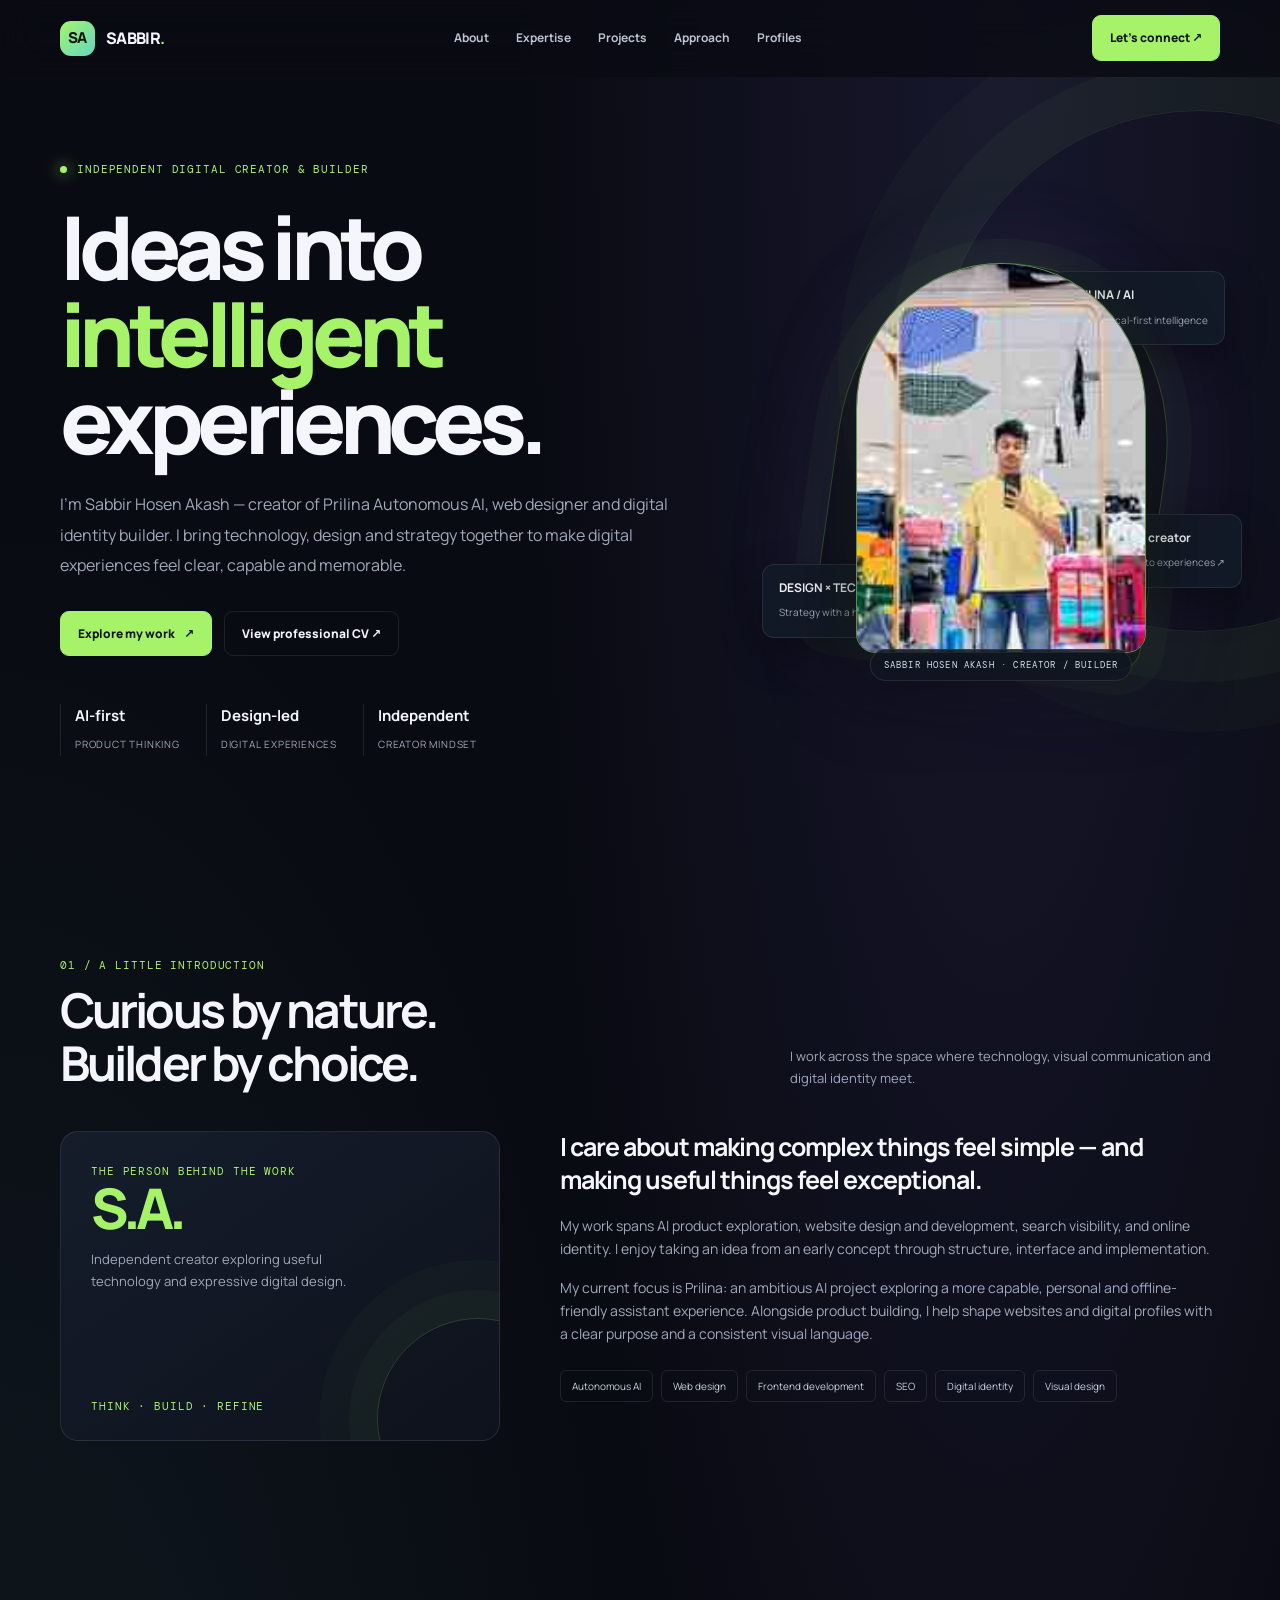
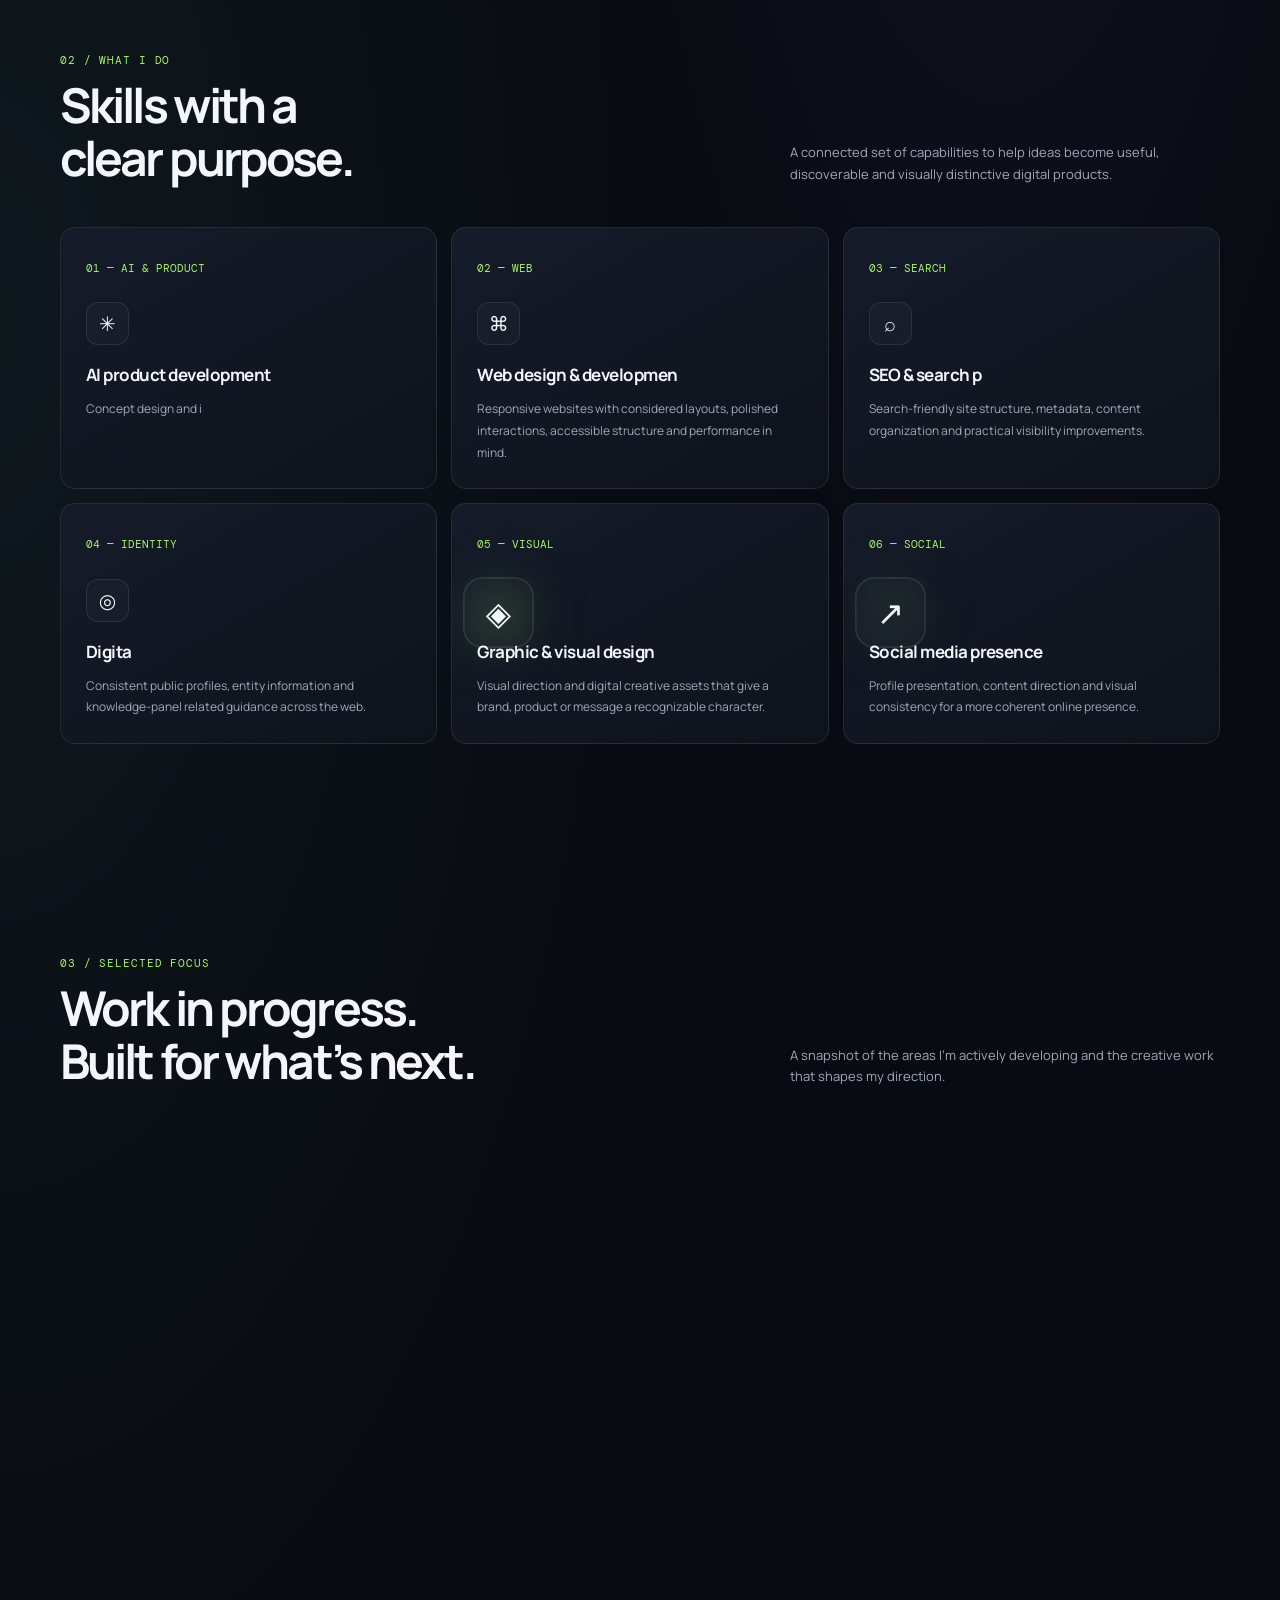
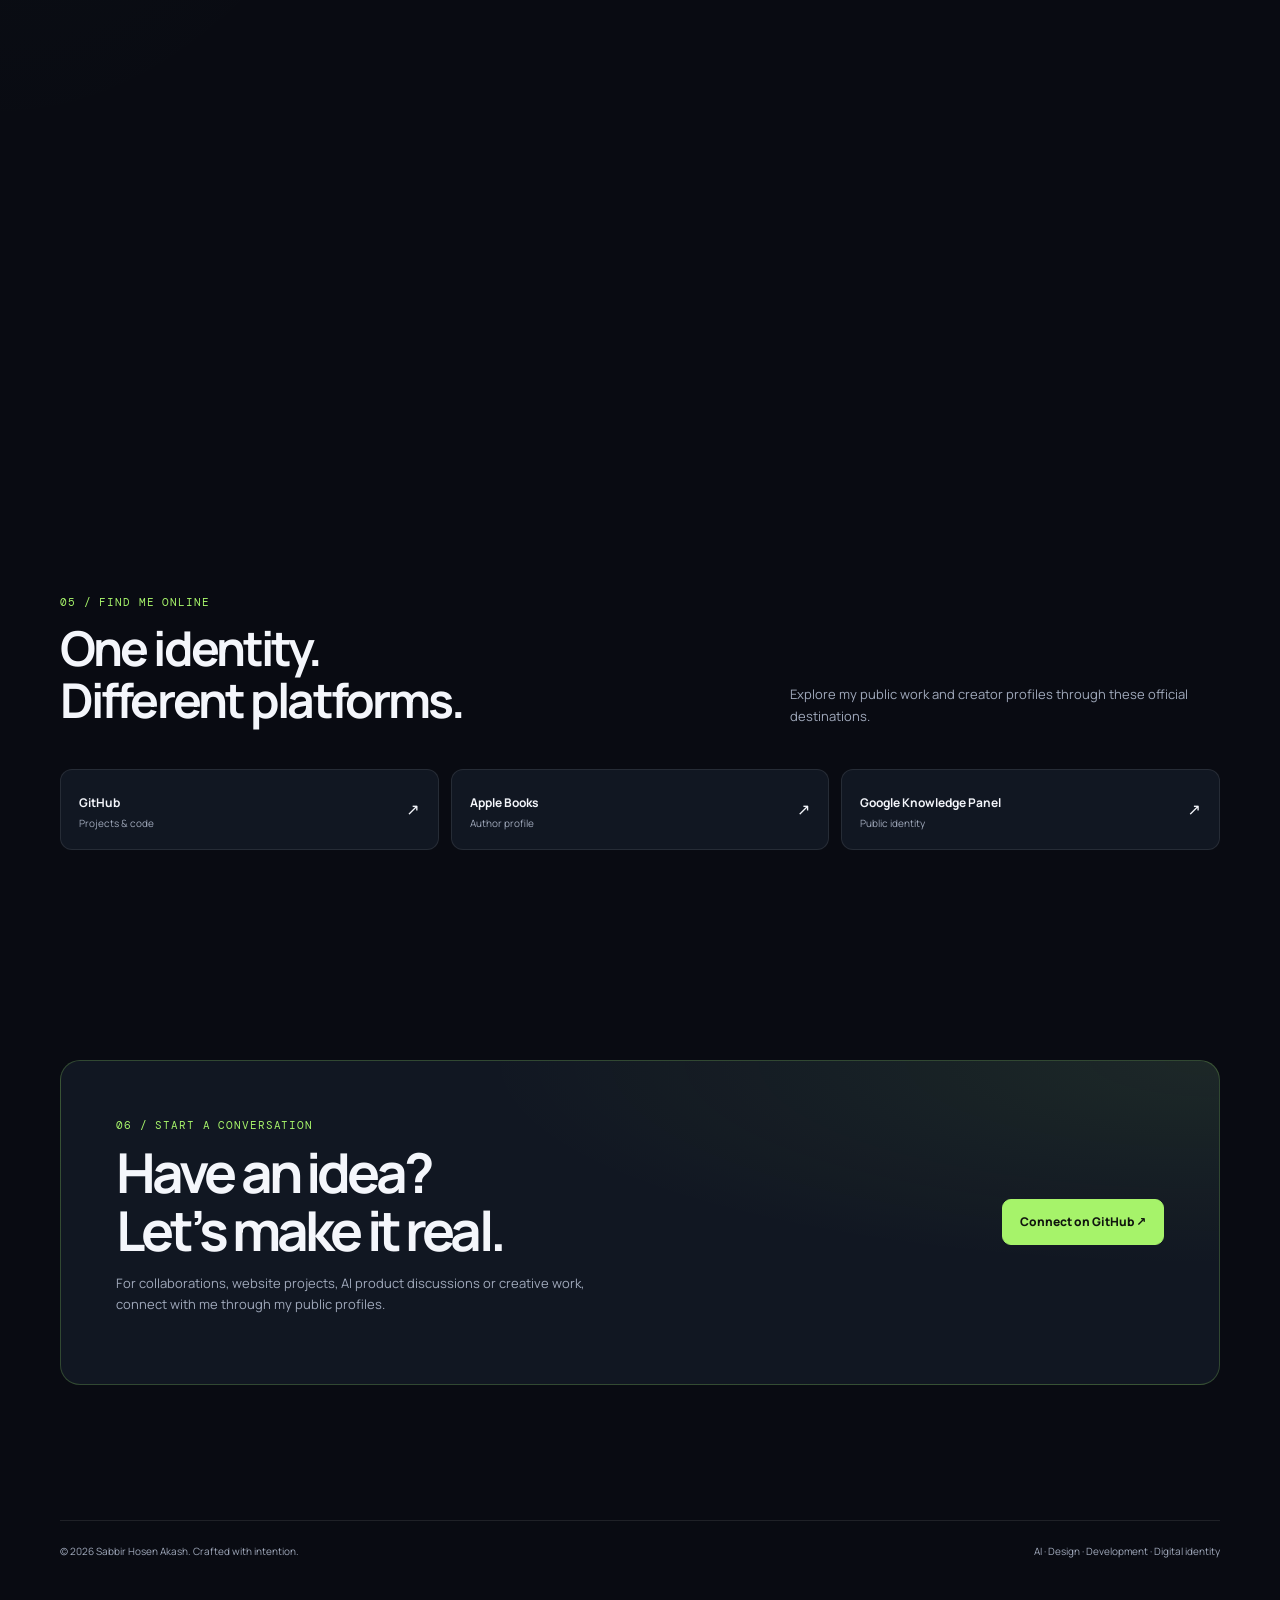
==== commit 3b7561b6: "Polish looping service-card spotlight animation" ====
--- a/index.html
+++ b/index.html
@@ -17,7 +17,7 @@
 
 /* Real portrait hero */
 .portrait-visual{min-height:470px}.portrait-halo{position:absolute;width:330px;height:390px;border:1px solid #a6f36a44;border-radius:48% 48% 24px 24px;transform:rotate(8deg);box-shadow:0 0 0 24px #a6f36a08,0 0 100px #8d82ff22;animation:haloFloat 8s ease-in-out infinite}.portrait-frame{position:relative;z-index:1;width:min(290px,74vw);height:390px;border:1px solid #a6f36a88;border-radius:150px 150px 20px 20px;overflow:hidden;background:#172031;box-shadow:0 25px 80px #0009,0 0 45px #a6f36a1b;animation:float 7s ease-in-out infinite}.portrait-frame img{width:100%;height:100%;display:block;object-fit:cover;object-position:center 24%}.portrait-caption{position:absolute;z-index:2;bottom:12px;left:50%;transform:translateX(-50%);white-space:nowrap;font:9px "DM Mono",monospace;letter-spacing:.13em;color:#d7e1ee;background:#101722d9;border:1px solid var(--line);padding:9px 13px;border-radius:30px}.portrait-visual .fc1{right:-5px;top:48px}.portrait-visual .fc2{left:-20px;bottom:55px}.portrait-visual .fc3{right:-22px;bottom:105px}@keyframes haloFloat{50%{transform:rotate(-3deg) scale(1.04)}}
-.service{--service-accent:var(--accent)}.service .ico{transition:transform .6s cubic-bezier(.2,.8,.2,1),font-size .6s,box-shadow .6s}.service h3,.service p{min-height:1.5em}.service .num{color:var(--service-accent)}.service:hover .ico{transform:translateY(-4px) scale(1.12);box-shadow:0 0 25px #a6f36a18}
+.service{--service-accent:var(--accent)}.service .ico{transition:transform .6s cubic-bezier(.2,.8,.2,1),font-size .6s,box-shadow .6s}.service .ico.spotlight{transform:translateY(12px) scale(1.65);text-shadow:0 0 30px var(--accent);filter:drop-shadow(0 0 18px #a6f36a88)}.service h3,.service p{min-height:1.5em}.service .num{color:var(--service-accent)}.service:hover .ico{transform:translateY(-4px) scale(1.12);box-shadow:0 0 25px #a6f36a18}
 @media(max-width:650px){.portrait-visual{min-height:390px}.portrait-frame{height:320px;width:240px}.portrait-halo{width:270px;height:330px}.portrait-caption{font-size:7px}.portrait-visual .fc1{top:8px;right:0}.portrait-visual .fc2{left:0;bottom:8px}.portrait-visual .fc3{right:0;bottom:35px}}
 </style>
 </head>
